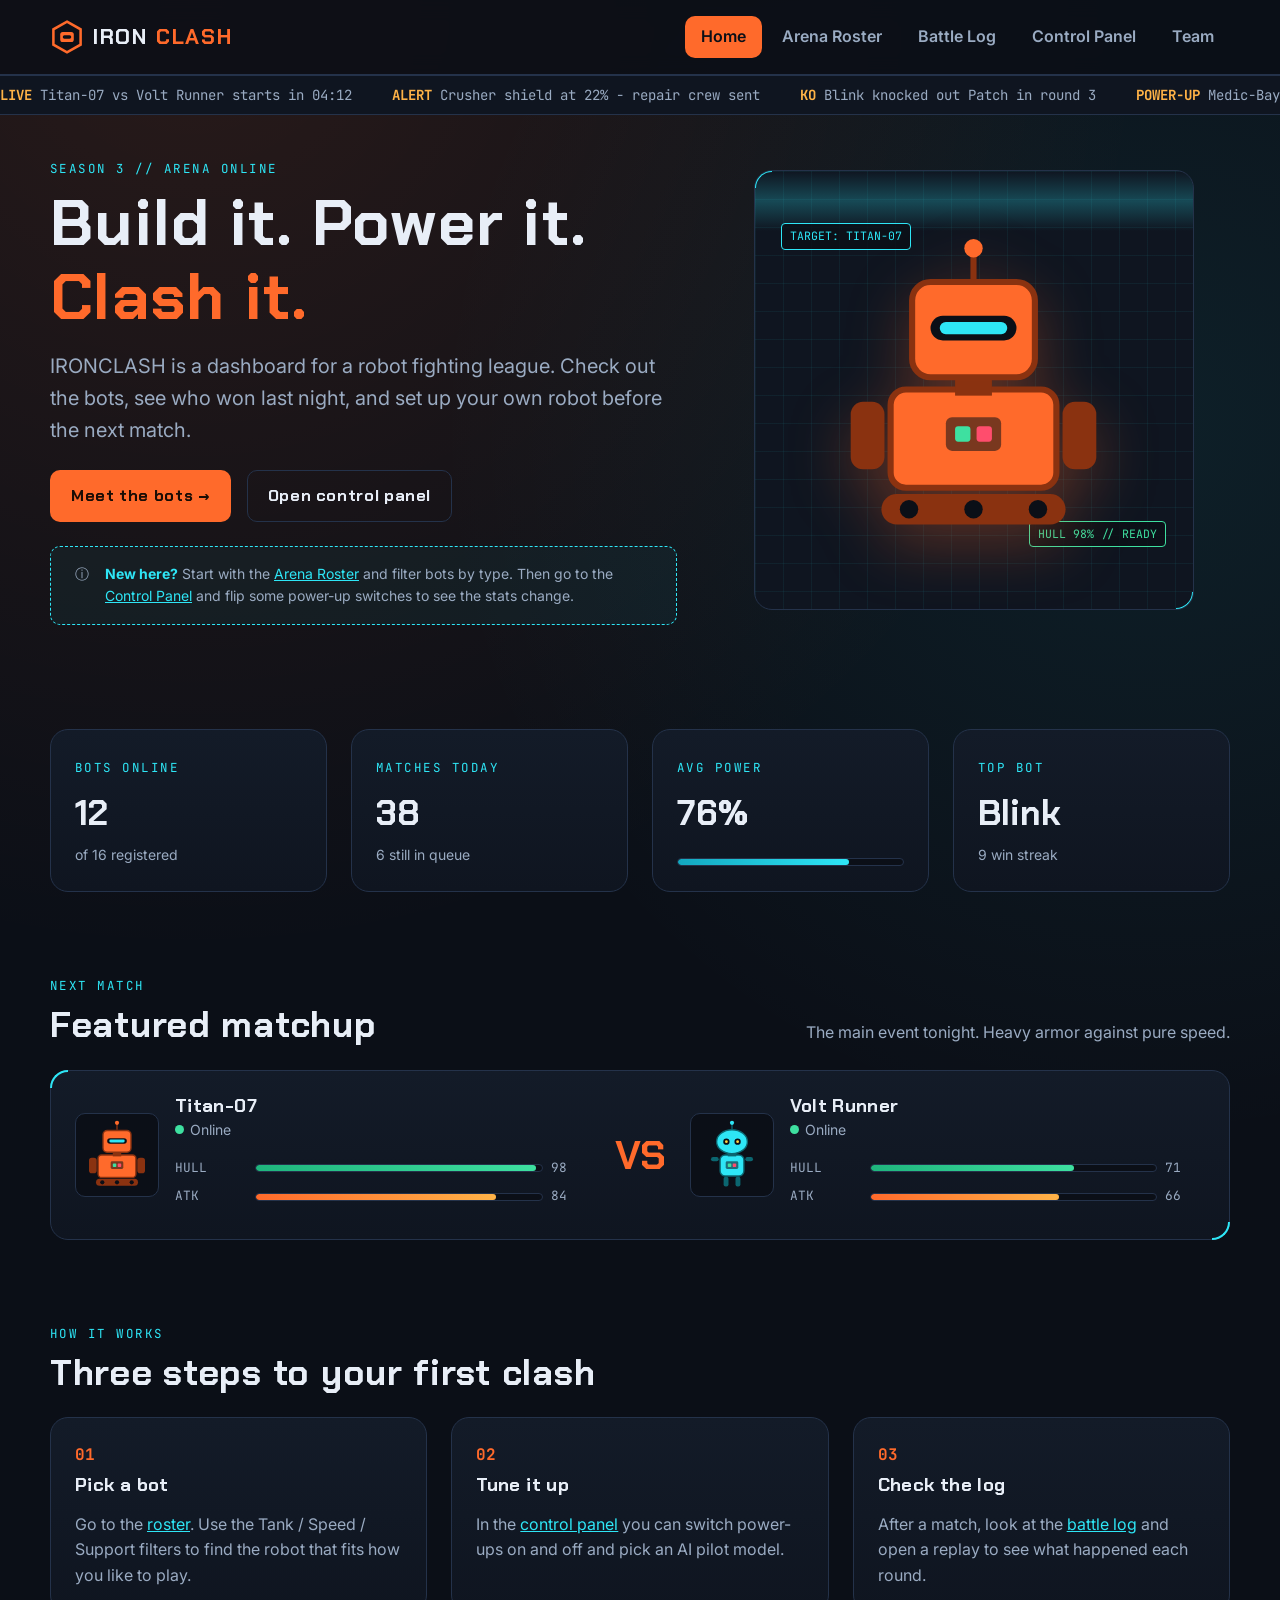
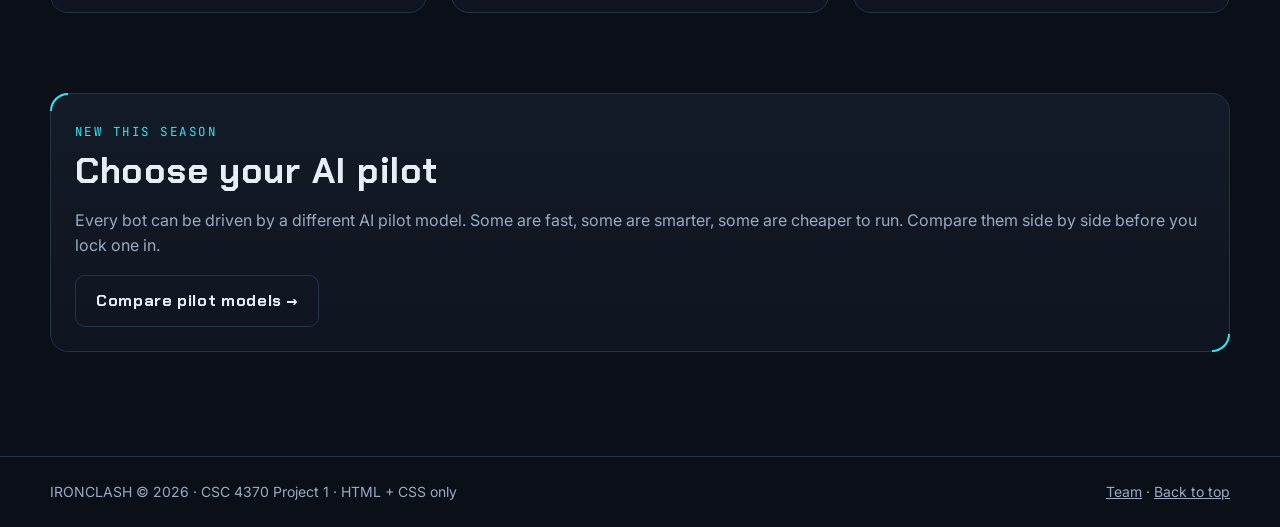
==== index.html @ a10f1f87 "started robot arena site, home page and base styles" ====
<!DOCTYPE html>
<html lang="en">
<head>
  <meta charset="UTF-8">
  <meta name="viewport" content="width=device-width, initial-scale=1.0">
  <meta name="description" content="IRONCLASH - a robot arena dashboard. See the bots, check the battle log and tune your robot in the control panel.">
  <title>IRONCLASH | Robot Arena Dashboard</title>
  <link rel="icon" href="images/logo.svg" type="image/svg+xml">
  <link rel="preconnect" href="https://fonts.googleapis.com">
  <link rel="preconnect" href="https://fonts.gstatic.com" crossorigin>
  <link href="https://fonts.googleapis.com/css2?family=Chakra+Petch:wght@500;700&family=Inter:wght@400;600&family=JetBrains+Mono:wght@400;700&display=swap" rel="stylesheet">
  <link rel="stylesheet" href="css/style.css">
  <link rel="stylesheet" href="css/animations.css">
</head>
<body>
  <a class="skip-link" href="#main">Skip to content</a>

  <header class="site-header">
    <div class="container header-inner">
      <a class="brand" href="index.html" aria-label="IRONCLASH home">
        <img class="brand-mark" src="images/logo.svg" alt="">
        IRON<span>CLASH</span>
      </a>
      <input type="checkbox" id="nav-toggle" class="nav-toggle">
      <label for="nav-toggle" class="nav-toggle-label"><span class="burger"></span> Menu</label>
      <nav class="main-nav" aria-label="Main">
        <ul>
          <li><a href="index.html" aria-current="page">Home</a></li>
          <li><a href="roster.html">Arena Roster</a></li>
          <li><a href="battle-log.html">Battle Log</a></li>
          <li><a href="control-panel.html">Control Panel</a></li>
          <li><a href="team.html">Team</a></li>
        </ul>
      </nav>
    </div>
  </header>

  <!-- live alerts ticker (content is doubled so the loop has no gap) -->
  <div class="ticker" aria-label="Live arena alerts">
    <div class="ticker-track">
      <span><strong>LIVE</strong> Titan-07 vs Volt Runner starts in 04:12</span>
      <span><strong>ALERT</strong> Crusher shield at 22% - repair crew sent</span>
      <span><strong>KO</strong> Blink knocked out Patch in round 3</span>
      <span><strong>POWER-UP</strong> Medic-Bay picked up a repair drone</span>
      <span><strong>ARENA</strong> Floor temp 41&deg;C - lava vents active</span>
      <span aria-hidden="true"><strong>LIVE</strong> Titan-07 vs Volt Runner starts in 04:12</span>
      <span aria-hidden="true"><strong>ALERT</strong> Crusher shield at 22% - repair crew sent</span>
      <span aria-hidden="true"><strong>KO</strong> Blink knocked out Patch in round 3</span>
      <span aria-hidden="true"><strong>POWER-UP</strong> Medic-Bay picked up a repair drone</span>
      <span aria-hidden="true"><strong>ARENA</strong> Floor temp 41&deg;C - lava vents active</span>
    </div>
  </div>

  <main id="main">
    <section class="container hero" aria-labelledby="hero-title">
      <div>
        <span class="eyebrow">Season 3 // Arena Online</span>
        <h1 id="hero-title">Build it. Power it. <span class="glitch">Clash it.</span></h1>
        <p class="hero-lead">IRONCLASH is a dashboard for a robot fighting league. Check out the bots, see who won last night, and set up your own robot before the next match.</p>
        <div class="hero-actions">
          <a class="btn btn-primary" href="roster.html">Meet the bots &rarr;</a>
          <a class="btn btn-ghost" href="control-panel.html">Open control panel</a>
        </div>
        <div class="hint">
          <span aria-hidden="true">&#9432;</span>
          <p><strong>New here?</strong> Start with the <a href="roster.html">Arena Roster</a> and filter bots by type. Then go to the <a href="control-panel.html">Control Panel</a> and flip some power-up switches to see the stats change.</p>
        </div>
      </div>

      <div class="hero-visual hud-corners" aria-hidden="true">
        <span class="scanline"></span>
        <span class="hud-tag t1">TARGET: TITAN-07</span>
        <span class="hud-tag t2">HULL 98% // READY</span>
        <img src="images/titan.svg" alt="">
      </div>
    </section>

    <section class="container section" aria-labelledby="stats-title">
      <h2 id="stats-title" class="sr-only">Arena stats today</h2>
      <div class="grid grid-4">
        <article class="card stat-card">
          <span class="eyebrow">Bots online</span>
          <span class="big">12</span>
          <span class="label">of 16 registered</span>
        </article>
        <article class="card stat-card">
          <span class="eyebrow">Matches today</span>
          <span class="big">38</span>
          <span class="label">6 still in queue</span>
        </article>
        <article class="card stat-card">
          <span class="eyebrow">Avg power</span>
          <span class="big">76%</span>
          <div class="bar mt-3"><span class="fill fill-cyan" style="--val:76%"></span></div>
        </article>
        <article class="card stat-card">
          <span class="eyebrow">Top bot</span>
          <span class="big">Blink</span>
          <span class="label">9 win streak</span>
        </article>
      </div>
    </section>

    <section class="container section" aria-labelledby="match-title">
      <div class="section-head">
        <div>
          <span class="eyebrow">Next match</span>
          <h2 id="match-title" class="mb-0">Featured matchup</h2>
        </div>
        <p>The main event tonight. Heavy armor against pure speed.</p>
      </div>

      <div class="panel hud-corners matchup">
        <div class="fighter">
          <img src="images/titan.svg" alt="Titan-07, an orange tank robot">
          <div class="fighter-info">
            <h3 class="mb-0">Titan-07</h3>
            <span class="status status-online">Online</span>
            <div class="stat mt-3"><span>HULL</span><span class="bar"><span class="fill fill-green" style="--val:98%"></span></span><span>98</span></div>
            <div class="stat"><span>ATK</span><span class="bar"><span class="fill" style="--val:84%"></span></span><span>84</span></div>
          </div>
        </div>

        <span class="versus" aria-hidden="true">VS</span>

        <div class="fighter">
          <img src="images/volt.svg" alt="Volt Runner, a cyan speed robot">
          <div class="fighter-info">
            <h3 class="mb-0">Volt Runner</h3>
            <span class="status status-online">Online</span>
            <div class="stat mt-3"><span>HULL</span><span class="bar"><span class="fill fill-green" style="--val:71%"></span></span><span>71</span></div>
            <div class="stat"><span>ATK</span><span class="bar"><span class="fill" style="--val:66%"></span></span><span>66</span></div>
          </div>
        </div>
      </div>
    </section>

    <section class="container section" aria-labelledby="how-title">
      <div class="section-head">
        <div>
          <span class="eyebrow">How it works</span>
          <h2 id="how-title" class="mb-0">Three steps to your first clash</h2>
        </div>
      </div>
      <ol class="steps grid grid-3">
        <li class="card">
          <h3>Pick a bot</h3>
          <p>Go to the <a href="roster.html">roster</a>. Use the Tank / Speed / Support filters to find the robot that fits how you like to play.</p>
        </li>
        <li class="card">
          <h3>Tune it up</h3>
          <p>In the <a href="control-panel.html">control panel</a> you can switch power-ups on and off and pick an AI pilot model.</p>
        </li>
        <li class="card">
          <h3>Check the log</h3>
          <p>After a match, look at the <a href="battle-log.html">battle log</a> and open a replay to see what happened each round.</p>
        </li>
      </ol>
    </section>

    <section class="container section" aria-labelledby="ai-title">
      <div class="panel hud-corners">
        <span class="eyebrow">New this season</span>
        <h2 id="ai-title">Choose your AI pilot</h2>
        <p class="text-muted">Every bot can be driven by a different AI pilot model. Some are fast, some are smarter, some are cheaper to run. Compare them side by side before you lock one in.</p>
        <a class="btn btn-ghost" href="control-panel.html#ai-pilot">Compare pilot models &rarr;</a>
      </div>
    </section>
  </main>

  <footer class="site-footer">
    <div class="container footer-inner">
      <p class="mb-0">IRONCLASH &copy; 2026 &middot; CSC 4370 Project 1 &middot; HTML + CSS only</p>
      <p class="mb-0"><a href="team.html">Team</a> &middot; <a href="#main">Back to top</a></p>
    </div>
  </footer>
</body>
</html>
---- css/style.css ----
/* =========================================
   IRONCLASH - robot arena dashboard
   main stylesheet
   order: variables > reset/base > layout > components > pages > utilities > media queries
   ========================================= */

/* ---------- 1. variables (design system) ---------- */
:root {
  /* colors */
  --bg: #0b0f17;
  --bg-2: #0f1520;
  --panel: #131b28;
  --panel-2: #182233;
  --line: #24324a;
  --text: #e8eef7;
  --muted: #9aabc2;
  --accent: #ff6a2b;     /* arena orange */
  --accent-2: #ffb347;
  --cyan: #2ee6f6;       /* hud lines */
  --green: #3ee0a0;
  --yellow: #ffd23f;
  --red: #ff4d6d;

  /* type */
  --font-head: "Chakra Petch", "Trebuchet MS", sans-serif;
  --font-body: "Inter", system-ui, -apple-system, "Segoe UI", sans-serif;
  --font-mono: "JetBrains Mono", ui-monospace, Menlo, monospace;
  --fs-sm: 0.875rem;
  --fs-base: 1rem;
  --fs-lg: 1.25rem;
  --fs-xl: clamp(1.6rem, 1.2rem + 1.6vw, 2.25rem);
  --fs-hero: clamp(2.2rem, 1.4rem + 4vw, 4rem);

  /* spacing + shape */
  --space-1: 0.25rem;
  --space-2: 0.5rem;
  --space-3: 1rem;
  --space-4: 1.5rem;
  --space-5: 2.5rem;
  --space-6: 4rem;
  --radius: 10px;
  --radius-lg: 18px;
  --shadow: 0 10px 30px rgba(0, 0, 0, 0.35);
  --glow: 0 0 0 1px rgba(46, 230, 246, 0.25), 0 0 24px rgba(46, 230, 246, 0.12);

  --max-w: 1180px;
  --speed: 0.25s;
}

/* ---------- 2. reset + base ---------- */
*,
*::before,
*::after {
  box-sizing: border-box;
}

html {
  scroll-behavior: smooth;
}

body {
  margin: 0;
  font-family: var(--font-body);
  font-size: var(--fs-base);
  line-height: 1.6;
  color: var(--text);
  background:
    radial-gradient(circle at 15% 0%, rgba(255, 106, 43, 0.12), transparent 40%),
    radial-gradient(circle at 90% 20%, rgba(46, 230, 246, 0.08), transparent 35%),
    var(--bg);
  min-height: 100vh;
}

img,
svg {
  max-width: 100%;
  display: block;
}

h1,
h2,
h3,
h4 {
  font-family: var(--font-head);
  line-height: 1.15;
  margin: 0 0 var(--space-3);
  letter-spacing: 0.02em;
}

h2 {
  font-size: var(--fs-xl);
}

p {
  margin: 0 0 var(--space-3);
}

a {
  color: var(--cyan);
}

a:hover {
  color: var(--accent-2);
}

/* one focus style for everything you can tab to */
:focus-visible {
  outline: 3px solid var(--yellow);
  outline-offset: 3px;
  border-radius: 4px;
}

table {
  border-collapse: collapse;
  width: 100%;
}

/* ---------- 3. layout ---------- */
.container {
  width: min(100% - 2rem, var(--max-w));
  margin-inline: auto;
}

.section {
  padding-block: var(--space-5);
}

.section-head {
  display: flex;
  flex-wrap: wrap;
  align-items: end;
  justify-content: space-between;
  gap: var(--space-3);
  margin-bottom: var(--space-4);
}

.section-head p {
  color: var(--muted);
  max-width: 55ch;
  margin: 0;
}

.grid {
  display: grid;
  gap: var(--space-4);
}

/* mobile first: everything stacks, columns get added in media queries */
.grid-2,
.grid-3,
.grid-4 {
  grid-template-columns: 1fr;
}

/* ---------- 4. header + nav ---------- */
.skip-link {
  position: absolute;
  left: 1rem;
  top: -100px;
  background: var(--yellow);
  color: #111;
  padding: var(--space-2) var(--space-3);
  border-radius: var(--radius);
  font-weight: 700;
  z-index: 100;
}

.skip-link:focus {
  top: 1rem;
}

.site-header {
  position: sticky;
  top: 0;
  z-index: 50;
  background: rgba(11, 15, 23, 0.85);
  backdrop-filter: blur(10px);
  border-bottom: 1px solid var(--line);
}

.header-inner {
  display: flex;
  flex-wrap: wrap;
  align-items: center;
  justify-content: space-between;
  gap: var(--space-2);
  padding-block: var(--space-3);
}

.brand {
  display: flex;
  align-items: center;
  gap: var(--space-2);
  font-family: var(--font-head);
  font-weight: 700;
  font-size: 1.35rem;
  color: var(--text);
  text-decoration: none;
  letter-spacing: 0.08em;
}

.brand-mark {
  width: 34px;
  height: 34px;
}

.brand span {
  color: var(--accent);
}

/* css-only mobile menu using a hidden checkbox */
.nav-toggle {
  position: absolute;
  opacity: 0;
  pointer-events: none;
}

.nav-toggle-label {
  display: inline-flex;
  align-items: center;
  gap: var(--space-2);
  padding: var(--space-2) var(--space-3);
  border: 1px solid var(--line);
  border-radius: var(--radius);
  font-family: var(--font-mono);
  font-size: var(--fs-sm);
  cursor: pointer;
}

.nav-toggle:focus-visible + .nav-toggle-label {
  outline: 3px solid var(--yellow);
  outline-offset: 3px;
}

.burger,
.burger::before,
.burger::after {
  display: block;
  width: 18px;
  height: 2px;
  background: var(--text);
  transition: transform var(--speed);
  content: "";
}

.burger {
  position: relative;
}

.burger::before {
  position: absolute;
  top: -6px;
}

.burger::after {
  position: absolute;
  top: 6px;
}

.nav-toggle:checked + .nav-toggle-label .burger {
  background: transparent;
}

.nav-toggle:checked + .nav-toggle-label .burger::before {
  transform: translateY(6px) rotate(45deg);
}

.nav-toggle:checked + .nav-toggle-label .burger::after {
  transform: translateY(-6px) rotate(-45deg);
}

.main-nav {
  flex-basis: 100%;
  max-height: 0;
  overflow: hidden;
  transition: max-height 0.35s ease;
}

.nav-toggle:checked ~ .main-nav {
  max-height: 400px;
}

.main-nav ul {
  list-style: none;
  margin: 0;
  padding: var(--space-2) 0;
  display: flex;
  flex-direction: column;
  gap: var(--space-1);
}

.main-nav a {
  display: block;
  padding: var(--space-2) var(--space-3);
  border-radius: var(--radius);
  color: var(--muted);
  text-decoration: none;
  font-weight: 600;
  transition: color var(--speed), background var(--speed);
}

.main-nav a:hover {
  color: var(--text);
  background: var(--panel-2);
}

.main-nav a[aria-current="page"] {
  color: var(--bg);
  background: var(--accent);
}

/* ---------- 5. components ---------- */

/* buttons */
.btn {
  display: inline-flex;
  align-items: center;
  gap: var(--space-2);
  padding: 0.75rem 1.25rem;
  border-radius: var(--radius);
  border: 1px solid transparent;
  font-family: var(--font-head);
  font-weight: 700;
  letter-spacing: 0.04em;
  text-decoration: none;
  cursor: pointer;
  transition: transform var(--speed), box-shadow var(--speed), background var(--speed);
}

.btn-primary {
  background: var(--accent);
  color: #1a0d05;
}

.btn-primary:hover {
  color: #1a0d05;
  transform: translateY(-2px);
  box-shadow: 0 8px 20px rgba(255, 106, 43, 0.35);
}

.btn-ghost {
  border-color: var(--line);
  color: var(--text);
}

.btn-ghost:hover {
  color: var(--text);
  border-color: var(--cyan);
  box-shadow: var(--glow);
}

/* panels / cards */
.panel {
  position: relative;
  background: linear-gradient(180deg, var(--panel), var(--bg-2));
  border: 1px solid var(--line);
  border-radius: var(--radius-lg);
  padding: var(--space-4);
}

.card {
  position: relative;
  background: linear-gradient(180deg, var(--panel), var(--bg-2));
  border: 1px solid var(--line);
  border-radius: var(--radius-lg);
  padding: var(--space-4);
  transition: transform var(--speed), border-color var(--speed), box-shadow var(--speed);
}

.card:hover {
  transform: translateY(-4px);
  border-color: var(--cyan);
  box-shadow: var(--glow);
}

/* hud corner brackets - just borders on pseudo elements */
.hud-corners::before,
.hud-corners::after {
  content: "";
  position: absolute;
  width: 18px;
  height: 18px;
  border: 2px solid var(--cyan);
  pointer-events: none;
}

.hud-corners::before {
  top: -1px;
  left: -1px;
  border-right: 0;
  border-bottom: 0;
  border-top-left-radius: var(--radius-lg);
}

.hud-corners::after {
  bottom: -1px;
  right: -1px;
  border-left: 0;
  border-top: 0;
  border-bottom-right-radius: var(--radius-lg);
}

/* small label above headings */
.eyebrow {
  display: inline-block;
  font-family: var(--font-mono);
  font-size: 0.78rem;
  letter-spacing: 0.2em;
  text-transform: uppercase;
  color: var(--cyan);
  margin-bottom: var(--space-2);
}

/* chips / badges */
.chip {
  display: inline-flex;
  align-items: center;
  gap: 0.4em;
  padding: 0.2rem 0.65rem;
  border-radius: 999px;
  font-family: var(--font-mono);
  font-size: 0.75rem;
  font-weight: 700;
  letter-spacing: 0.06em;
  text-transform: uppercase;
  border: 1px solid currentColor;
  background: rgba(255, 255, 255, 0.03);
}

.chip-green { color: var(--green); }
.chip-yellow { color: var(--yellow); }
.chip-red { color: var(--red); }
.chip-cyan { color: var(--cyan); }
.chip-orange { color: var(--accent); }

/* status dot (pulses when online) */
.status {
  display: inline-flex;
  align-items: center;
  gap: 0.45em;
  font-size: var(--fs-sm);
  color: var(--muted);
}

.status::before {
  content: "";
  width: 9px;
  height: 9px;
  border-radius: 50%;
  background: var(--muted);
}

.status-online::before {
  background: var(--green);
  animation: pulse 1.8s ease-out infinite;
}

.status-repair::before {
  background: var(--yellow);
  animation: blink 1.2s steps(2) infinite;
}

.status-offline::before {
  background: var(--red);
}

/* stat bars - width comes from --val set inline in the html */
.stat {
  display: grid;
  grid-template-columns: 4.5rem 1fr 2.5rem;
  align-items: center;
  gap: var(--space-2);
  font-family: var(--font-mono);
  font-size: 0.8rem;
  color: var(--muted);
  margin-bottom: var(--space-2);
}

.bar {
  height: 8px;
  border-radius: 999px;
  background: var(--bg);
  border: 1px solid var(--line);
  overflow: hidden;
}

.bar .fill {
  display: block;
  height: 100%;
  width: var(--val, 50%);
  border-radius: inherit;
  background: linear-gradient(90deg, var(--accent), var(--accent-2));
  transform-origin: left;
  animation: bar-grow 1.1s cubic-bezier(0.2, 0.8, 0.2, 1) both;
  transition: width 0.5s ease;
}

.fill-green { background: linear-gradient(90deg, #1fb57d, var(--green)) !important; }
.fill-cyan { background: linear-gradient(90deg, #13a8c0, var(--cyan)) !important; }
.fill-red { background: linear-gradient(90deg, #c22a48, var(--red)) !important; }

/* alert ticker */
.ticker {
  overflow: hidden;
  border-block: 1px solid var(--line);
  background: var(--bg-2);
  font-family: var(--font-mono);
  font-size: var(--fs-sm);
}

.ticker-track {
  display: flex;
  gap: var(--space-5);
  width: max-content;
  padding-block: var(--space-2);
  animation: ticker 28s linear infinite;
}

.ticker:hover .ticker-track {
  animation-play-state: paused;
}

.ticker-track span {
  white-space: nowrap;
  color: var(--muted);
}

.ticker-track strong {
  color: var(--accent-2);
}

/* hint box for first time visitors */
.hint {
  display: flex;
  gap: var(--space-3);
  align-items: flex-start;
  padding: var(--space-3) var(--space-4);
  border: 1px dashed var(--cyan);
  border-radius: var(--radius);
  background: rgba(46, 230, 246, 0.05);
  color: var(--muted);
  font-size: var(--fs-sm);
}

.hint strong {
  color: var(--cyan);
}

.hint p {
  margin: 0;
}

/* ---------- 6. footer ---------- */
.site-footer {
  margin-top: var(--space-6);
  border-top: 1px solid var(--line);
  padding-block: var(--space-4);
  color: var(--muted);
  font-size: var(--fs-sm);
}

.footer-inner {
  display: flex;
  flex-wrap: wrap;
  gap: var(--space-3);
  justify-content: space-between;
}

.site-footer a {
  color: var(--muted);
}

/* ---------- 7. page: home ---------- */
.hero {
  display: grid;
  gap: var(--space-5);
  align-items: center;
  padding-block: var(--space-5) var(--space-6);
}

.hero h1 {
  font-size: var(--fs-hero);
  margin-bottom: var(--space-3);
}

.hero h1 .glitch {
  color: var(--accent);
  display: inline-block;
  animation: glitch 4s steps(1) infinite;
}

.hero-lead {
  font-size: var(--fs-lg);
  color: var(--muted);
  max-width: 48ch;
}

.hero-actions {
  display: flex;
  flex-wrap: wrap;
  gap: var(--space-3);
  margin-block: var(--space-4);
}

.hero-visual {
  position: relative;
  aspect-ratio: 1 / 1;
  max-width: 440px;
  width: 100%;
  margin-inline: auto;
  border-radius: var(--radius-lg);
  border: 1px solid var(--line);
  background:
    linear-gradient(rgba(46, 230, 246, 0.06) 1px, transparent 1px) 0 0 / 28px 28px,
    linear-gradient(90deg, rgba(46, 230, 246, 0.06) 1px, transparent 1px) 0 0 / 28px 28px,
    var(--bg-2);
  overflow: hidden;
  display: grid;
  place-items: center;
}

.hero-visual img {
  width: 70%;
  animation: float 4s ease-in-out infinite;
  filter: drop-shadow(0 20px 30px rgba(255, 106, 43, 0.3));
}

/* scan line that sweeps over the robot */
.scanline {
  position: absolute;
  inset-inline: 0;
  top: 0;
  height: 60px;
  background: linear-gradient(180deg, transparent, rgba(46, 230, 246, 0.25), transparent);
  animation: scan 3.2s linear infinite;
  pointer-events: none;
}

.hud-tag {
  position: absolute;
  font-family: var(--font-mono);
  font-size: 0.72rem;
  padding: 0.2rem 0.5rem;
  border: 1px solid var(--cyan);
  color: var(--cyan);
  background: rgba(11, 15, 23, 0.8);
  border-radius: 4px;
}

.hud-tag.t1 { top: 12%; left: 6%; }
.hud-tag.t2 { bottom: 14%; right: 6%; color: var(--green); border-color: var(--green); }

.stat-card {
  text-align: left;
}

.stat-card .big {
  display: block;
  font-family: var(--font-head);
  font-size: 2.2rem;
  font-weight: 700;
  color: var(--text);
}

.stat-card .label {
  color: var(--muted);
  font-size: var(--fs-sm);
}

/* vs matchup */
.matchup {
  display: grid;
  gap: var(--space-4);
  align-items: center;
}

.versus {
  justify-self: center;
  font-family: var(--font-head);
  font-size: 2.5rem;
  font-weight: 700;
  color: var(--accent);
  animation: pulse-text 1.6s ease-in-out infinite;
}

.fighter {
  display: flex;
  gap: var(--space-3);
  align-items: center;
}

.fighter img {
  width: 84px;
  height: 84px;
  border-radius: var(--radius);
  background: var(--bg);
  border: 1px solid var(--line);
  padding: 6px;
}

.fighter-info {
  flex: 1;
}

.steps {
  counter-reset: step;
  list-style: none;
  padding: 0;
  margin: 0;
}

.steps li {
  counter-increment: step;
  position: relative;
  padding-top: var(--space-5);
}

.steps li::before {
  content: "0" counter(step);
  position: absolute;
  top: var(--space-4);
  left: var(--space-4);
  font-family: var(--font-mono);
  color: var(--accent);
  font-weight: 700;
}

.steps h3 {
  margin-top: var(--space-3);
}

.steps p {
  color: var(--muted);
  margin: 0;
}

/* ---------- 8. page: roster ---------- */

/* css-only filters: radio inputs are siblings of the grid */
.filter-bar {
  display: flex;
  flex-wrap: wrap;
  gap: var(--space-2);
  margin-bottom: var(--space-4);
}

.filter-bar label {
  padding: 0.45rem 1rem;
  border-radius: 999px;
  border: 1px solid var(--line);
  color: var(--muted);
  font-weight: 600;
  font-size: var(--fs-sm);
  cursor: pointer;
  transition: all var(--speed);
}

.filter-bar label:hover {
  color: var(--text);
  border-color: var(--cyan);
}

.filter-input {
  position: absolute;
  opacity: 0;
  pointer-events: none;
}

#f-all:checked ~ .filter-bar label[for="f-all"],
#f-tank:checked ~ .filter-bar label[for="f-tank"],
#f-speed:checked ~ .filter-bar label[for="f-speed"],
#f-support:checked ~ .filter-bar label[for="f-support"] {
  background: var(--accent);
  border-color: var(--accent);
  color: #1a0d05;
}

#f-all:focus-visible ~ .filter-bar label[for="f-all"],
#f-tank:focus-visible ~ .filter-bar label[for="f-tank"],
#f-speed:focus-visible ~ .filter-bar label[for="f-speed"],
#f-support:focus-visible ~ .filter-bar label[for="f-support"] {
  outline: 3px solid var(--yellow);
  outline-offset: 3px;
}

#f-tank:checked ~ .roster-grid .bot:not(.is-tank),
#f-speed:checked ~ .roster-grid .bot:not(.is-speed),
#f-support:checked ~ .roster-grid .bot:not(.is-support) {
  display: none;
}

.roster-grid {
  display: grid;
  gap: var(--space-4);
  grid-template-columns: repeat(auto-fill, minmax(260px, 1fr));
}

.bot {
  display: flex;
  flex-direction: column;
  gap: var(--space-3);
  animation: fade-up 0.6s ease both;
}

.bot-top {
  display: flex;
  justify-content: space-between;
  align-items: center;
}

.bot-img {
  background:
    radial-gradient(circle at 50% 60%, rgba(255, 106, 43, 0.18), transparent 60%),
    var(--bg);
  border: 1px solid var(--line);
  border-radius: var(--radius);
  padding: var(--space-3);
  aspect-ratio: 4 / 3;
  display: grid;
  place-items: center;
}

.bot-img img {
  height: 100%;
  transition: transform 0.4s ease;
}

.bot:hover .bot-img img {
  transform: scale(1.08) rotate(-3deg);
}

.bot h3 {
  margin: 0;
}

.bot .role {
  color: var(--muted);
  font-size: var(--fs-sm);
  margin: 0;
}

/* ---------- 9. page: battle log ---------- */
.summary {
  display: flex;
  flex-wrap: wrap;
  gap: var(--space-3);
  margin-bottom: var(--space-4);
}

.timeline {
  list-style: none;
  margin: 0;
  padding: 0 0 0 var(--space-4);
  border-left: 2px solid var(--line);
}

.timeline li {
  position: relative;
  margin-bottom: var(--space-4);
}

.timeline li::before {
  content: "";
  position: absolute;
  left: calc(-1 * var(--space-4) - 7px);
  top: var(--space-4);
  width: 12px;
  height: 12px;
  border-radius: 50%;
  background: var(--accent);
  box-shadow: 0 0 0 4px var(--bg);
}

.log-entry header {
  display: flex;
  flex-wrap: wrap;
  justify-content: space-between;
  gap: var(--space-2);
  align-items: center;
  margin-bottom: var(--space-2);
}

.log-entry time {
  font-family: var(--font-mono);
  font-size: var(--fs-sm);
  color: var(--muted);
}

.log-entry .chips {
  display: flex;
  flex-wrap: wrap;
  gap: var(--space-2);
  margin-bottom: var(--space-3);
}

.results-table {
  font-size: var(--fs-sm);
}

.table-wrap {
  overflow-x: auto;
}

.results-table th,
.results-table td {
  text-align: left;
  padding: 0.75rem;
  border-bottom: 1px solid var(--line);
  white-space: nowrap;
}

.results-table th {
  font-family: var(--font-mono);
  font-weight: 600;
  color: var(--cyan);
  text-transform: uppercase;
  font-size: 0.75rem;
  letter-spacing: 0.1em;
}

.results-table tbody tr {
  transition: background var(--speed);
}

.results-table tbody tr:hover {
  background: var(--panel-2);
}

/* replay overlay - opens with :target */
.overlay {
  position: fixed;
  inset: 0;
  z-index: 200;
  display: grid;
  place-items: center;
  padding: var(--space-3);
  background: rgba(5, 8, 12, 0.85);
  opacity: 0;
  visibility: hidden;
  transition: opacity 0.3s, visibility 0.3s;
}

.overlay:target {
  opacity: 1;
  visibility: visible;
}

.overlay-box {
  width: min(100%, 620px);
  max-height: 90vh;
  overflow-y: auto;
  transform: scale(0.92);
  transition: transform 0.3s ease;
}

.overlay:target .overlay-box {
  transform: scale(1);
}

.overlay-close {
  float: right;
  font-family: var(--font-mono);
  text-decoration: none;
  border: 1px solid var(--line);
  padding: 0.2rem 0.6rem;
  border-radius: var(--radius);
  color: var(--muted);
}

.overlay-close:hover {
  color: var(--red);
  border-color: var(--red);
}

.round {
  border-top: 1px solid var(--line);
  padding-top: var(--space-3);
  margin-top: var(--space-3);
}

.round h4 {
  font-size: var(--fs-sm);
  color: var(--cyan);
  font-family: var(--font-mono);
  text-transform: uppercase;
  letter-spacing: 0.12em;
}

/* ---------- 10. page: control panel ---------- */
.hud {
  display: grid;
  gap: var(--space-4);
}

.hud-title {
  display: flex;
  justify-content: space-between;
  align-items: center;
  gap: var(--space-2);
  flex-wrap: wrap;
  margin-bottom: var(--space-3);
}

.hud-title h2,
.hud-title h3 {
  margin: 0;
  font-size: var(--fs-lg);
}

.pilot {
  display: flex;
  gap: var(--space-3);
  align-items: center;
  margin-bottom: var(--space-3);
}

.pilot img {
  width: 96px;
  height: 96px;
  border-radius: var(--radius);
  background: var(--bg);
  border: 1px solid var(--line);
  padding: 6px;
}

/* power-up switches: checkboxes come before .toggle-list and .readout */
.pu-input {
  position: absolute;
  opacity: 0;
  pointer-events: none;
}

.toggle-list {
  display: grid;
  gap: var(--space-3);
}

.toggle {
  display: flex;
  align-items: center;
  justify-content: space-between;
  gap: var(--space-3);
  padding: var(--space-3);
  border: 1px solid var(--line);
  border-radius: var(--radius);
  background: var(--bg-2);
  cursor: pointer;
  transition: border-color var(--speed), background var(--speed);
}

.toggle:hover {
  border-color: var(--cyan);
}

.toggle strong {
  display: block;
  font-family: var(--font-head);
}

.toggle small {
  color: var(--muted);
}

.switch {
  flex-shrink: 0;
  position: relative;
  width: 52px;
  height: 28px;
  border-radius: 999px;
  background: var(--line);
  transition: background var(--speed);
}

.switch::after {
  content: "";
  position: absolute;
  top: 4px;
  left: 4px;
  width: 20px;
  height: 20px;
  border-radius: 50%;
  background: var(--text);
  transition: transform var(--speed);
}

#pu-overdrive:checked ~ .toggle-list label[for="pu-overdrive"],
#pu-shield:checked ~ .toggle-list label[for="pu-shield"],
#pu-repair:checked ~ .toggle-list label[for="pu-repair"] {
  border-color: var(--accent);
  background: rgba(255, 106, 43, 0.08);
}

#pu-overdrive:checked ~ .toggle-list label[for="pu-overdrive"] .switch,
#pu-shield:checked ~ .toggle-list label[for="pu-shield"] .switch,
#pu-repair:checked ~ .toggle-list label[for="pu-repair"] .switch {
  background: var(--accent);
}

#pu-overdrive:checked ~ .toggle-list label[for="pu-overdrive"] .switch::after,
#pu-shield:checked ~ .toggle-list label[for="pu-shield"] .switch::after,
#pu-repair:checked ~ .toggle-list label[for="pu-repair"] .switch::after {
  transform: translateX(24px);
}

#pu-overdrive:focus-visible ~ .toggle-list label[for="pu-overdrive"],
#pu-shield:focus-visible ~ .toggle-list label[for="pu-shield"],
#pu-repair:focus-visible ~ .toggle-list label[for="pu-repair"] {
  outline: 3px solid var(--yellow);
  outline-offset: 3px;
}

/* readout reacts to the switches */
.readout {
  margin-top: var(--space-4);
}

.alerts {
  display: flex;
  flex-wrap: wrap;
  gap: var(--space-2);
  min-height: 1.8rem;
  margin-top: var(--space-3);
}

.alerts .chip {
  display: none;
  animation: pop-in 0.35s ease both;
}

.alerts .chip.idle {
  display: inline-flex;
}

#pu-overdrive:checked ~ .readout .alert-overdrive,
#pu-shield:checked ~ .readout .alert-shield,
#pu-repair:checked ~ .readout .alert-repair {
  display: inline-flex;
}

#pu-overdrive:checked ~ .readout .idle,
#pu-shield:checked ~ .readout .idle,
#pu-repair:checked ~ .readout .idle {
  display: none;
}

#pu-overdrive:checked ~ .readout .bar-energy .fill { width: 100%; }
#pu-overdrive:checked ~ .readout .bar-heat .fill { width: 92%; animation: heat 0.6s ease-in-out infinite alternate; }
#pu-shield:checked ~ .readout .bar-shield .fill { width: 100%; }
#pu-repair:checked ~ .readout .bar-hull .fill { width: 96%; }

.radar {
  position: relative;
  aspect-ratio: 1;
  max-width: 260px;
  margin: var(--space-3) auto 0;
  border-radius: 50%;
  border: 1px solid rgba(46, 230, 246, 0.4);
  background:
    radial-gradient(circle, transparent 32%, rgba(46, 230, 246, 0.2) 33%, transparent 34%),
    radial-gradient(circle, transparent 65%, rgba(46, 230, 246, 0.2) 66%, transparent 67%),
    var(--bg);
  overflow: hidden;
}

.radar::before {
  content: "";
  position: absolute;
  inset: 0;
  background: conic-gradient(from 0deg, rgba(46, 230, 246, 0.45), transparent 25%);
  animation: spin 3s linear infinite;
}

.radar .blip {
  position: absolute;
  width: 10px;
  height: 10px;
  border-radius: 50%;
  background: var(--red);
  animation: blink 1.4s ease-in-out infinite;
}

.radar .b1 { top: 30%; left: 62%; }
.radar .b2 { top: 66%; left: 28%; animation-delay: 0.6s; }

/* ---------- 11. bonus: ai pilot model comparison (flip cards) ---------- */
.model-grid {
  display: grid;
  gap: var(--space-4);
  grid-template-columns: 1fr;
}

.model-card {
  perspective: 1000px;
  min-height: 330px;
  outline-offset: 6px;
}

.model-inner {
  position: relative;
  height: 100%;
  min-height: 330px;
  transform-style: preserve-3d;
  transition: transform 0.7s cubic-bezier(0.3, 0.7, 0.2, 1);
}

/* flips on hover and on keyboard focus */
.model-card:hover .model-inner,
.model-card:focus-within .model-inner,
.model-card:focus .model-inner {
  transform: rotateY(180deg);
}

.model-face {
  position: absolute;
  inset: 0;
  backface-visibility: hidden;
  -webkit-backface-visibility: hidden;
  display: flex;
  flex-direction: column;
  gap: var(--space-2);
  padding: var(--space-4);
  border-radius: var(--radius-lg);
  border: 1px solid var(--line);
  background: linear-gradient(180deg, var(--panel), var(--bg-2));
}

.model-front {
  justify-content: space-between;
}

.model-front .model-icon {
  font-family: var(--font-mono);
  font-size: 2.6rem;
  color: var(--cyan);
}

.model-front p {
  color: var(--muted);
}

.model-back {
  transform: rotateY(180deg);
  border-color: var(--cyan);
}

.model-back h3 {
  font-size: var(--fs-lg);
  margin-bottom: var(--space-2);
}

.confidence {
  margin-top: auto;
  font-size: var(--fs-sm);
  color: var(--muted);
  border-top: 1px dashed var(--line);
  padding-top: var(--space-2);
}

.confidence strong {
  color: var(--green);
}

.model-card.recommended .model-front {
  border-color: var(--accent);
}

.flip-hint {
  font-family: var(--font-mono);
  font-size: 0.75rem;
  color: var(--cyan);
}

/* ---------- 12. page: team ---------- */
.leader {
  display: grid;
  gap: var(--space-4);
  align-items: center;
}

.avatar {
  width: 120px;
  height: 120px;
  border-radius: 50%;
  display: grid;
  place-items: center;
  font-family: var(--font-head);
  font-size: 2.6rem;
  font-weight: 700;
  color: #1a0d05;
  background: linear-gradient(135deg, var(--accent), var(--accent-2));
  box-shadow: 0 0 0 6px var(--bg), 0 0 0 8px var(--accent);
}

.duty-list {
  margin: 0;
  padding-left: 1.1rem;
  color: var(--muted);
}

.duty-list li {
  margin-bottom: var(--space-1);
}

.time-table td:last-child,
.time-table th:last-child {
  text-align: right;
}

.time-table tfoot td {
  font-weight: 700;
  color: var(--text);
  border-top: 2px solid var(--accent);
}

/* ---------- 13. utilities ---------- */
.sr-only {
  position: absolute;
  width: 1px;
  height: 1px;
  padding: 0;
  margin: -1px;
  overflow: hidden;
  clip: rect(0, 0, 0, 0);
  white-space: nowrap;
  border: 0;
}

.text-muted { color: var(--muted); }
.text-accent { color: var(--accent); }
.text-center { text-align: center; }
.mono { font-family: var(--font-mono); }
.mt-0 { margin-top: 0; }
.mb-0 { margin-bottom: 0; }
.mt-3 { margin-top: var(--space-3); }
.mt-4 { margin-top: var(--space-4); }
.flex { display: flex; }
.gap-2 { gap: var(--space-2); }
.wrap { flex-wrap: wrap; }

/* page title banner used on inner pages */
.page-head {
  padding-block: var(--space-5) var(--space-3);
}

.page-head h1 {
  font-size: var(--fs-xl);
  margin-bottom: var(--space-2);
}

.page-head p {
  color: var(--muted);
  max-width: 62ch;
}

/* ---------- 14. media queries ---------- */

/* tablet */
@media (min-width: 640px) {
  .grid-2 { grid-template-columns: repeat(2, 1fr); }
  .grid-3 { grid-template-columns: repeat(2, 1fr); }
  .grid-4 { grid-template-columns: repeat(2, 1fr); }
  .model-grid { grid-template-columns: repeat(2, 1fr); }

  .leader {
    grid-template-columns: auto 1fr;
  }
}

/* desktop */
@media (min-width: 960px) {
  .nav-toggle-label {
    display: none;
  }

  .main-nav {
    flex-basis: auto;
    max-height: none;
    overflow: visible;
  }

  .main-nav ul {
    flex-direction: row;
    padding: 0;
  }

  .grid-3 { grid-template-columns: repeat(3, 1fr); }
  .grid-4 { grid-template-columns: repeat(4, 1fr); }
  .model-grid { grid-template-columns: repeat(3, 1fr); }

  .hero {
    grid-template-columns: 1.1fr 0.9fr;
  }

  .matchup {
    grid-template-columns: 1fr auto 1fr;
  }

  .hud {
    grid-template-columns: 1fr 1.3fr;
  }

  .hud .span-2 {
    grid-column: 1 / -1;
  }
}

/* people who turned off motion in their OS settings */
@media (prefers-reduced-motion: reduce) {
  *,
  *::before,
  *::after {
    animation-duration: 0.01ms !important;
    animation-iteration-count: 1 !important;
    transition-duration: 0.01ms !important;
    scroll-behavior: auto !important;
  }
}
---- css/animations.css ----
/* =========================================
   animations.css
   all the @keyframes live here so style.css stays readable
   ========================================= */

/* status dot ring - online bots */
@keyframes pulse {
  0% { box-shadow: 0 0 0 0 rgba(62, 224, 160, 0.7); }
  70% { box-shadow: 0 0 0 8px rgba(62, 224, 160, 0); }
  100% { box-shadow: 0 0 0 0 rgba(62, 224, 160, 0); }
}

/* on/off blink - repair status + radar blips */
@keyframes blink {
  0%, 100% { opacity: 1; }
  50% { opacity: 0.2; }
}

/* stat bars fill in from the left on page load */
@keyframes bar-grow {
  from { transform: scaleX(0); }
  to { transform: scaleX(1); }
}

/* robot floating in the hero */
@keyframes float {
  0%, 100% { transform: translateY(0) rotate(0deg); }
  50% { transform: translateY(-16px) rotate(1.5deg); }
}

/* hud scan line moving top to bottom */
@keyframes scan {
  from { transform: translateY(-60px); }
  to { transform: translateY(480px); }
}

/* alert ticker scroll - track is duplicated so it loops clean */
@keyframes ticker {
  from { transform: translateX(0); }
  to { transform: translateX(-50%); }
}

/* small glitch jump on the hero word */
@keyframes glitch {
  0%, 92%, 100% { transform: none; text-shadow: none; }
  93% { transform: translate(-2px, 1px); text-shadow: 2px 0 var(--cyan), -2px 0 var(--red); }
  95% { transform: translate(2px, -1px); text-shadow: -2px 0 var(--cyan), 2px 0 var(--red); }
  97% { transform: translate(-1px, 0); text-shadow: none; }
}

/* VS text breathing */
@keyframes pulse-text {
  0%, 100% { transform: scale(1); opacity: 1; }
  50% { transform: scale(1.12); opacity: 0.75; }
}

/* cards sliding up when the page loads */
@keyframes fade-up {
  from { opacity: 0; transform: translateY(18px); }
  to { opacity: 1; transform: translateY(0); }
}

/* alert chips popping in when a power-up turns on */
@keyframes pop-in {
  0% { opacity: 0; transform: scale(0.6); }
  70% { transform: scale(1.08); }
  100% { opacity: 1; transform: scale(1); }
}

/* overheating bar flicker when overdrive is on */
@keyframes heat {
  from { filter: brightness(1); }
  to { filter: brightness(1.6) saturate(1.4); }
}

/* radar sweep */
@keyframes spin {
  to { transform: rotate(360deg); }
}

/* stagger the roster cards a bit */
.roster-grid .bot:nth-child(2) { animation-delay: 0.08s; }
.roster-grid .bot:nth-child(3) { animation-delay: 0.16s; }
.roster-grid .bot:nth-child(4) { animation-delay: 0.24s; }
.roster-grid .bot:nth-child(5) { animation-delay: 0.32s; }
.roster-grid .bot:nth-child(6) { animation-delay: 0.4s; }
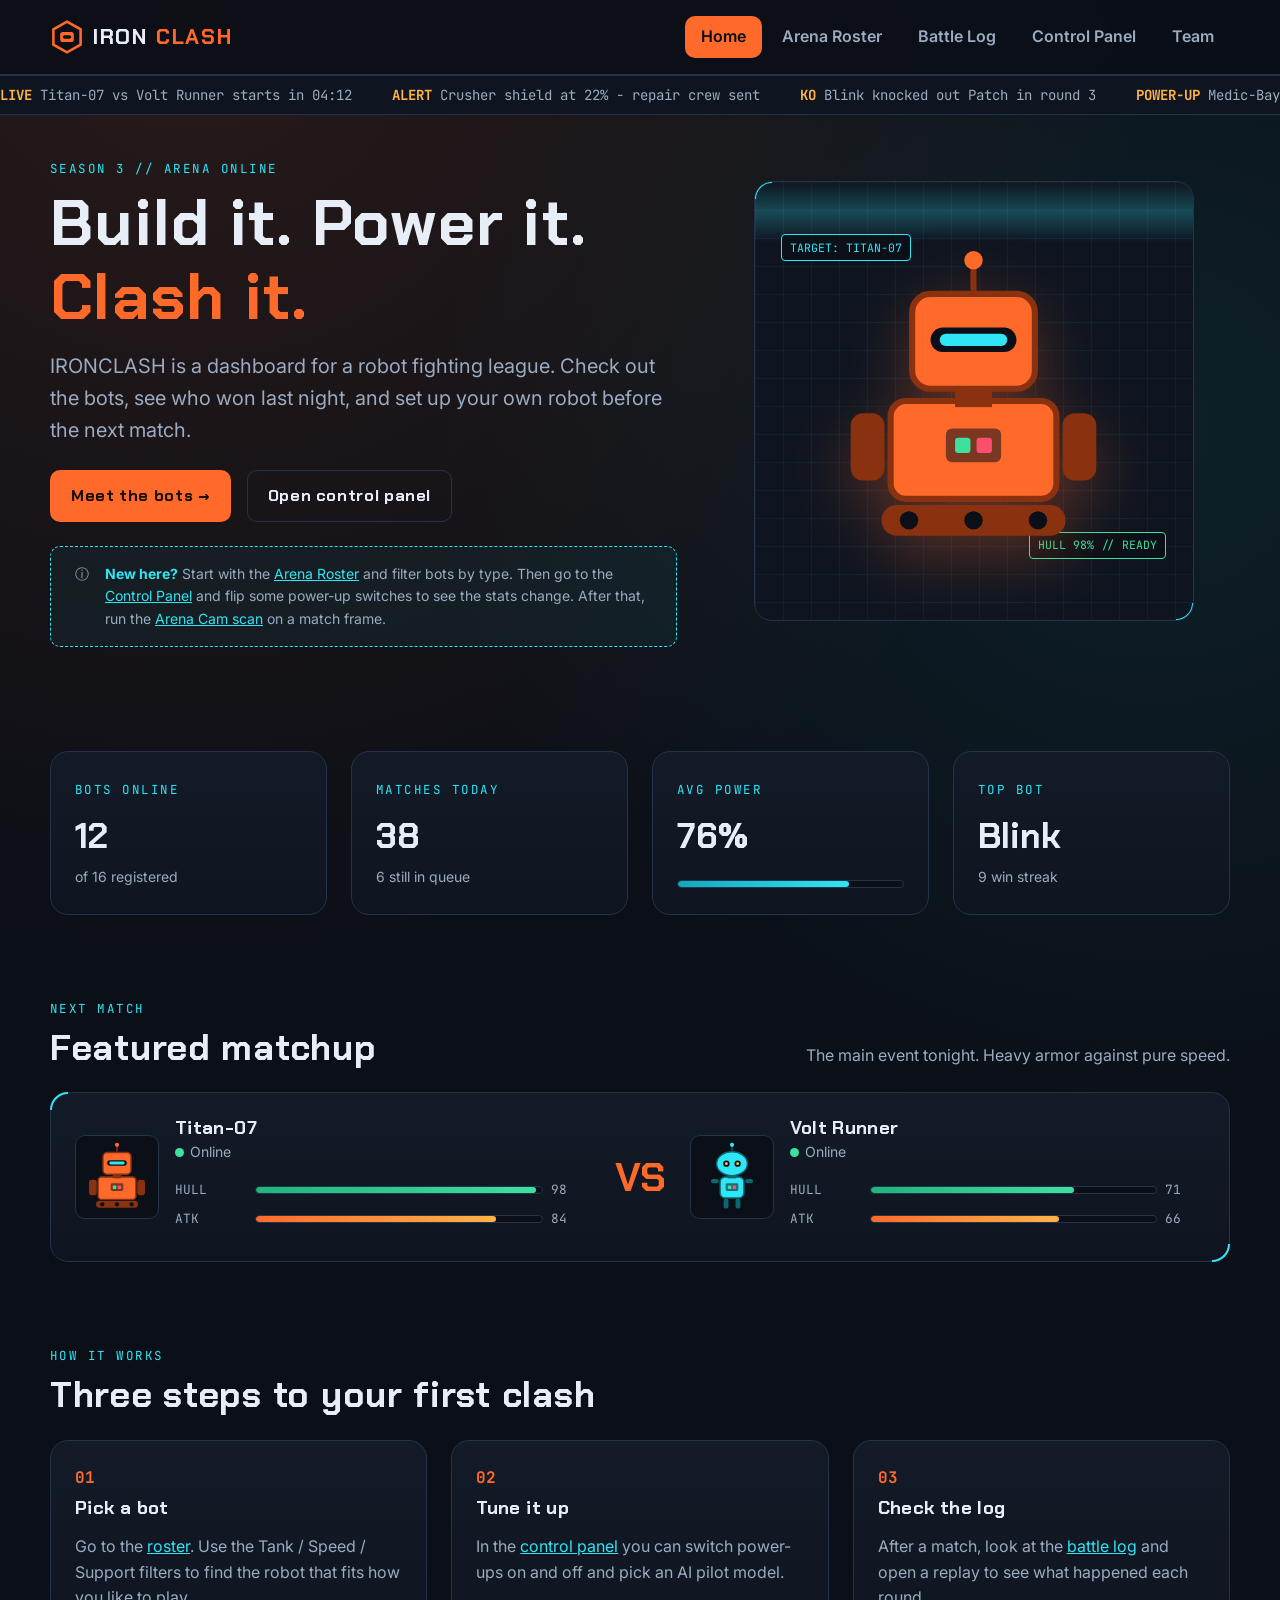
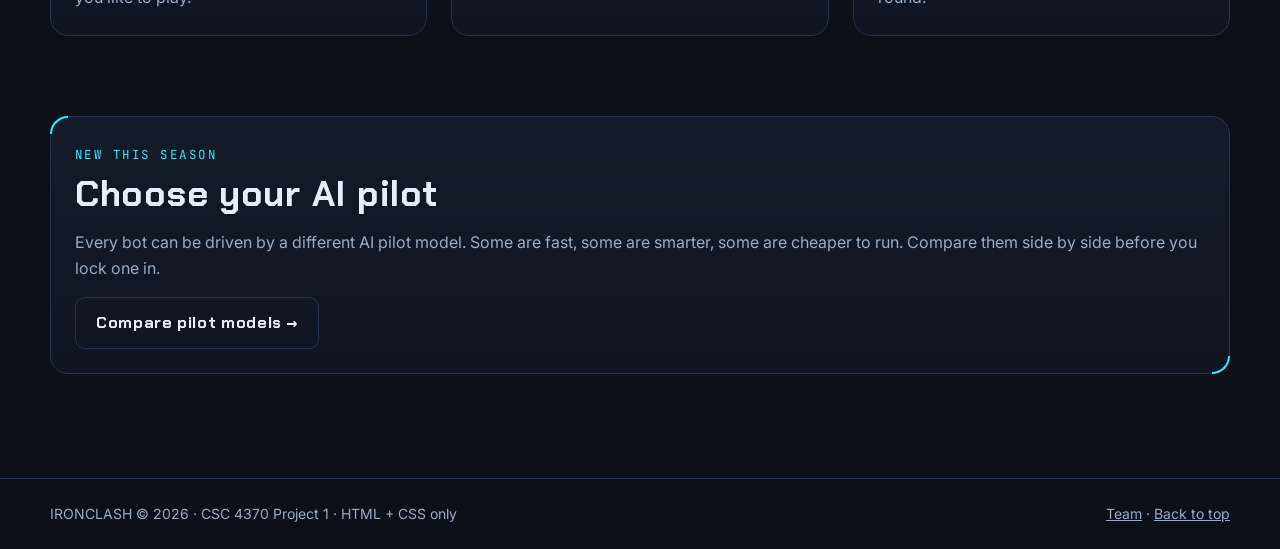
==== commit df59b02c: "added arena cam computer vision overlay to the battle log (bonus feature)" ====
--- a/index.html
+++ b/index.html
@@ -63,7 +63,7 @@
         </div>
         <div class="hint">
           <span aria-hidden="true">&#9432;</span>
-          <p><strong>New here?</strong> Start with the <a href="roster.html">Arena Roster</a> and filter bots by type. Then go to the <a href="control-panel.html">Control Panel</a> and flip some power-up switches to see the stats change.</p>
+          <p><strong>New here?</strong> Start with the <a href="roster.html">Arena Roster</a> and filter bots by type. Then go to the <a href="control-panel.html">Control Panel</a> and flip some power-up switches to see the stats change. After that, run the <a href="battle-log.html#arena-cam">Arena Cam scan</a> on a match frame.</p>
         </div>
       </div>
 
--- a/css/style.css
+++ b/css/style.css
@@ -145,6 +145,11 @@
   gap: var(--space-4);
 }
 
+/* lets grid columns shrink so wide tables scroll instead of stretching the page */
+.grid > * {
+  min-width: 0;
+}
+
 /* mobile first: everything stacks, columns get added in media queries */
 .grid-2,
 .grid-3,
@@ -978,7 +983,7 @@
   margin-top: var(--space-3);
 }
 
-.round h4 {
+.round h3 {
   font-size: var(--fs-sm);
   color: var(--cyan);
   font-family: var(--font-mono);
@@ -1085,26 +1090,30 @@
 
 #pu-overdrive:checked ~ .toggle-list label[for="pu-overdrive"],
 #pu-shield:checked ~ .toggle-list label[for="pu-shield"],
-#pu-repair:checked ~ .toggle-list label[for="pu-repair"] {
+#pu-repair:checked ~ .toggle-list label[for="pu-repair"],
+#pu-target:checked ~ .toggle-list label[for="pu-target"] {
   border-color: var(--accent);
   background: rgba(255, 106, 43, 0.08);
 }
 
 #pu-overdrive:checked ~ .toggle-list label[for="pu-overdrive"] .switch,
 #pu-shield:checked ~ .toggle-list label[for="pu-shield"] .switch,
-#pu-repair:checked ~ .toggle-list label[for="pu-repair"] .switch {
+#pu-repair:checked ~ .toggle-list label[for="pu-repair"] .switch,
+#pu-target:checked ~ .toggle-list label[for="pu-target"] .switch {
   background: var(--accent);
 }
 
 #pu-overdrive:checked ~ .toggle-list label[for="pu-overdrive"] .switch::after,
 #pu-shield:checked ~ .toggle-list label[for="pu-shield"] .switch::after,
-#pu-repair:checked ~ .toggle-list label[for="pu-repair"] .switch::after {
+#pu-repair:checked ~ .toggle-list label[for="pu-repair"] .switch::after,
+#pu-target:checked ~ .toggle-list label[for="pu-target"] .switch::after {
   transform: translateX(24px);
 }
 
 #pu-overdrive:focus-visible ~ .toggle-list label[for="pu-overdrive"],
 #pu-shield:focus-visible ~ .toggle-list label[for="pu-shield"],
-#pu-repair:focus-visible ~ .toggle-list label[for="pu-repair"] {
+#pu-repair:focus-visible ~ .toggle-list label[for="pu-repair"],
+#pu-target:focus-visible ~ .toggle-list label[for="pu-target"] {
   outline: 3px solid var(--yellow);
   outline-offset: 3px;
 }
@@ -1133,20 +1142,22 @@
 
 #pu-overdrive:checked ~ .readout .alert-overdrive,
 #pu-shield:checked ~ .readout .alert-shield,
-#pu-repair:checked ~ .readout .alert-repair {
+#pu-repair:checked ~ .readout .alert-repair,
+#pu-target:checked ~ .readout .alert-target {
   display: inline-flex;
 }
 
 #pu-overdrive:checked ~ .readout .idle,
 #pu-shield:checked ~ .readout .idle,
-#pu-repair:checked ~ .readout .idle {
+#pu-repair:checked ~ .readout .idle,
+#pu-target:checked ~ .readout .idle {
   display: none;
 }
 
-#pu-overdrive:checked ~ .readout .bar-energy .fill { width: 100%; }
-#pu-overdrive:checked ~ .readout .bar-heat .fill { width: 92%; animation: heat 0.6s ease-in-out infinite alternate; }
-#pu-shield:checked ~ .readout .bar-shield .fill { width: 100%; }
-#pu-repair:checked ~ .readout .bar-hull .fill { width: 96%; }
+/* overdrive makes the heat bar flicker */
+#pu-overdrive:checked ~ .readout .bar-heat .fill {
+  animation: heat 0.6s ease-in-out infinite alternate;
+}
 
 .radar {
   position: relative;
@@ -1182,7 +1193,425 @@
 .radar .b1 { top: 30%; left: 62%; }
 .radar .b2 { top: 66%; left: 28%; animation-delay: 0.6s; }
 
-/* ---------- 11. bonus: ai pilot model comparison (flip cards) ---------- */
+/* dashboard state - every control below just changes these variables */
+.hud {
+  --bot-name: "Titan-07";
+  --arena-name: "Standard";
+  /* power-up flags: 0 = off, 1 = on */
+  --od: 0;
+  --sb: 0;
+  --rd: 0;
+  --tl: 0;
+  --lava: 0;
+  counter-reset: armed;
+}
+
+/* each bot radio swaps in that bot's numbers (same stats as the roster page) */
+.hud:has(#bot-titan:checked) { --hull: 98; --atk: 84; --spd: 35; --shld: 60; --bot-name: "Titan-07"; }
+.hud:has(#bot-volt:checked) { --hull: 71; --atk: 66; --spd: 95; --shld: 30; --bot-name: "Volt Runner"; }
+.hud:has(#bot-medic:checked) { --hull: 80; --atk: 40; --spd: 62; --shld: 45; --bot-name: "Medic-Bay"; }
+.hud:has(#bot-crusher:checked) { --hull: 22; --atk: 97; --spd: 28; --shld: 10; --bot-name: "Crusher"; }
+.hud:has(#bot-blink:checked) { --hull: 64; --atk: 78; --spd: 99; --shld: 25; --bot-name: "Blink"; }
+.hud:has(#bot-patch:checked) { --hull: 12; --atk: 52; --spd: 70; --shld: 20; --bot-name: "Patch"; }
+
+/* each switch turns its flag on */
+.hud:has(#pu-overdrive:checked) { --od: 1; }
+.hud:has(#pu-shield:checked) { --sb: 1; }
+.hud:has(#pu-repair:checked) { --rd: 1; }
+.hud:has(#pu-target:checked) { --tl: 1; }
+
+/* fieldsets used as plain wrappers (min-width stops them overflowing on phones) */
+.cp-fieldset {
+  border: 0;
+  margin: 0;
+  padding: 0;
+  min-width: 0;
+}
+
+#launch-panel,
+#ai-pilot {
+  scroll-margin-top: 6rem;
+}
+
+/* step 01: picker cards - the radio is hidden inside each label */
+.bot-picker {
+  display: grid;
+  grid-template-columns: repeat(2, 1fr);
+  gap: var(--space-3);
+}
+
+.pick {
+  position: relative;
+  display: flex;
+  flex-direction: column;
+  align-items: center;
+  gap: var(--space-2);
+  padding: var(--space-3);
+  border: 1px solid var(--line);
+  border-radius: var(--radius);
+  background: var(--bg-2);
+  text-align: center;
+  cursor: pointer;
+  transition: border-color var(--speed), background var(--speed), transform var(--speed);
+}
+
+.pick:hover {
+  border-color: var(--cyan);
+  transform: translateY(-2px);
+}
+
+.pick img {
+  width: 72px;
+  height: 72px;
+}
+
+.pick strong {
+  font-family: var(--font-head);
+}
+
+.pick small {
+  display: block;
+  color: var(--muted);
+  font-size: var(--fs-sm);
+}
+
+/* :has() lets the label react to the radio inside it */
+.pick:has(input:checked) {
+  border-color: var(--accent);
+  background: color-mix(in srgb, var(--accent) 12%, var(--bg-2));
+  box-shadow: 0 0 0 1px var(--accent);
+}
+
+/* tick in the corner so the choice isn't shown by color alone */
+.pick:has(input:checked)::after {
+  content: "\2713";
+  position: absolute;
+  top: 4px;
+  right: 10px;
+  font-weight: 700;
+  color: var(--accent);
+}
+
+.pick:has(input:focus-visible) {
+  outline: 3px solid var(--yellow);
+  outline-offset: 3px;
+}
+
+/* arena options are rows instead of tiles */
+.pick-list {
+  display: grid;
+  gap: var(--space-3);
+}
+
+.pick-row {
+  flex-direction: row;
+  text-align: left;
+}
+
+.pick-icon {
+  flex-shrink: 0;
+  width: 2rem;
+  font-size: 1.4rem;
+  text-align: center;
+  color: var(--accent);
+}
+
+/* live preview - reuses .hero-visual from the home page */
+[data-bot] {
+  display: none;
+}
+
+.hud:has(#bot-titan:checked) [data-bot="titan"],
+.hud:has(#bot-volt:checked) [data-bot="volt"],
+.hud:has(#bot-medic:checked) [data-bot="medic"],
+.hud:has(#bot-crusher:checked) [data-bot="crusher"],
+.hud:has(#bot-blink:checked) [data-bot="blink"],
+.hud:has(#bot-patch:checked) [data-bot="patch"] {
+  display: block;
+}
+
+.scope .hud-tag {
+  text-transform: uppercase;
+}
+
+/* the target tag prints the bot name straight from the variable */
+.scope .t1::after {
+  content: var(--bot-name);
+}
+
+.hud-tag.t3 {
+  bottom: 14%;
+  left: 6%;
+  color: var(--red);
+  border-color: var(--red);
+  opacity: 0;
+  transition: opacity var(--speed);
+}
+
+.scope img {
+  transition: filter 0.4s ease;
+}
+
+.preview-info {
+  margin-top: var(--space-3);
+}
+
+.preview-info h3 {
+  margin-bottom: var(--space-1);
+}
+
+/* shield bubble around the bot */
+.shield-bubble {
+  position: absolute;
+  inset: 12%;
+  border-radius: 50%;
+  border: 2px solid var(--cyan);
+  background: radial-gradient(circle, transparent 55%, rgba(46, 230, 246, 0.2));
+  opacity: 0;
+  transform: scale(0.8);
+  transition: opacity 0.4s ease, transform 0.4s ease;
+  pointer-events: none;
+}
+
+/* targeting reticle with crosshair lines */
+.reticle {
+  position: absolute;
+  inset: 24%;
+  border: 2px dashed var(--red);
+  border-radius: 50%;
+  opacity: 0;
+  pointer-events: none;
+}
+
+.reticle::before,
+.reticle::after {
+  content: "";
+  position: absolute;
+  background: var(--red);
+}
+
+.reticle::before {
+  left: calc(50% - 1px);
+  top: -12%;
+  bottom: -12%;
+  width: 2px;
+}
+
+.reticle::after {
+  top: calc(50% - 1px);
+  left: -12%;
+  right: -12%;
+  height: 2px;
+}
+
+/* what each power-up does to the preview */
+.hud:has(#pu-overdrive:checked) .scope img {
+  filter: drop-shadow(0 0 22px var(--accent)) saturate(1.4);
+}
+
+.hud:has(#pu-shield:checked) .shield-bubble {
+  opacity: 1;
+  transform: scale(1);
+  animation: shield-hum 2s ease-in-out infinite;
+}
+
+.hud:has(#pu-target:checked) .reticle {
+  animation: lock-on 0.5s ease-out both;
+}
+
+.hud:has(#pu-target:checked) .t3 {
+  opacity: 1;
+}
+
+/* step 02 readout: bar = bot's base stat + power-up bonus, kept between 0 and 100 */
+.readout .stat {
+  --now: min(100, max(0, var(--base) + var(--bonus)));
+  counter-reset: stat var(--now);
+}
+
+.readout .fill {
+  width: calc(var(--now) * 1%);
+}
+
+/* counter-reset stored the number, content prints it */
+.readout .num::after {
+  content: counter(stat);
+  color: var(--text);
+}
+
+/* how much each power-up adds or takes away (the flags are 0 or 1) */
+.bar-hull { --base: var(--hull); --bonus: calc(var(--rd) * 40); }
+.bar-shield { --base: var(--shld); --bonus: calc(var(--sb) * 55); }
+.bar-atk { --base: var(--atk); --bonus: calc(var(--od) * 15 + var(--tl) * 8); }
+.bar-spd { --base: var(--spd); --bonus: calc(var(--od) * 12); }
+.bar-energy { --base: 80; --bonus: calc(var(--od) * -30 + var(--sb) * -15 + var(--rd) * -15); }
+.bar-heat { --base: 15; --bonus: calc(var(--od) * 60 + var(--lava) * 15); }
+
+/* rows flash when a power-up kicks in */
+.hud:has(#pu-overdrive:checked) :is(.bar-atk, .bar-spd, .bar-heat, .bar-energy),
+.hud:has(#pu-shield:checked) .bar-shield,
+.hud:has(#pu-repair:checked) .bar-hull,
+.hud:has(#pu-target:checked) .bar-atk {
+  animation: power-flash 0.8s ease;
+}
+
+/* alerts that depend on more than one control */
+.hud:has(#bot-crusher:checked, #bot-patch:checked) .alert-hull {
+  display: inline-flex;
+}
+
+.hud:has(#pu-repair:checked) .alert-hull {
+  display: none;
+}
+
+/* two :has() in a row = AND. overdrive plus shield or repair drains the battery */
+.hud:has(#pu-overdrive:checked):has(#pu-shield:checked, #pu-repair:checked) .alert-drain {
+  display: inline-flex;
+}
+
+.hud:has(#arena-lava:checked) .alert-lava,
+.hud:has(#arena-night:checked) .alert-night {
+  display: inline-flex;
+}
+
+/* step 03: arena mode re-themes everything inside .hud by overriding the color variables */
+.hud:has(#arena-lava:checked) {
+  --lava: 1;
+  --arena-name: "Lava Floor";
+  --accent: #ff3b1f;
+  --accent-2: #ffd23f;
+  --panel: #2a1510;
+  --bg-2: #1a0c08;
+  --line: #5a2a1c;
+}
+
+.hud:has(#arena-night:checked) {
+  --arena-name: "Night Ops";
+  --accent: #a48bff;
+  --accent-2: #d7ccff;
+  --cyan: #3ee0a0;
+  --panel: #0c1222;
+  --bg-2: #070a12;
+  --line: #2a3158;
+}
+
+.hud:has(#arena-lava:checked) .scope {
+  box-shadow: inset 0 -80px 60px -30px rgba(255, 59, 31, 0.5);
+}
+
+.hud:has(#arena-night:checked) .scope {
+  box-shadow: inset 0 0 90px 30px rgba(0, 0, 0, 0.75);
+}
+
+/* step 04: loadout summary */
+.launch-body {
+  display: flex;
+  flex-wrap: wrap;
+  align-items: center;
+  gap: var(--space-4);
+  margin-bottom: var(--space-4);
+}
+
+.loadout {
+  flex: 1 1 220px;
+  margin: 0;
+}
+
+.loadout div {
+  display: flex;
+  justify-content: space-between;
+  gap: var(--space-3);
+  padding-block: var(--space-2);
+  border-bottom: 1px dashed var(--line);
+}
+
+.loadout dt {
+  font-family: var(--font-mono);
+  font-size: var(--fs-sm);
+  text-transform: uppercase;
+  letter-spacing: 0.1em;
+  color: var(--muted);
+}
+
+.loadout dd {
+  margin: 0;
+  font-family: var(--font-head);
+  font-weight: 700;
+}
+
+.launch-body .radar {
+  flex: 0 0 160px;
+  margin: 0 auto;
+}
+
+/* text pulled out of the variables */
+.say-bot::after { content: var(--bot-name); }
+.say-arena::after { content: var(--arena-name); }
+
+/* css counters can count: every checked power-up adds 1 */
+.pu-input:checked {
+  counter-increment: armed;
+}
+
+.say-armed::after {
+  content: counter(armed) " / 4";
+}
+
+/* launch overlay - same :target trick as the battle log replays */
+.launch-box {
+  text-align: center;
+}
+
+/* close link gets its own row here so the float doesn't push the centered text */
+.launch-box .overlay-close {
+  float: none;
+  display: block;
+  width: fit-content;
+  margin-left: auto;
+}
+
+.countdown {
+  display: grid;
+  place-items: center;
+  height: 8rem;
+  margin-block: var(--space-3);
+  font-family: var(--font-head);
+  font-size: clamp(4rem, 3rem + 5vw, 6.5rem);
+  font-weight: 700;
+  text-transform: uppercase;
+  color: var(--accent);
+}
+
+/* all four sit in the same grid cell, stacked on top of each other */
+.countdown span {
+  grid-area: 1 / 1;
+  opacity: 0;
+}
+
+/* animation only gets added while the overlay is open, so it restarts every launch */
+.overlay:target .countdown span {
+  animation: count-step 1s ease-out var(--delay, 0s) both;
+}
+
+.overlay:target .countdown .go {
+  color: var(--green);
+  animation-name: count-go;
+}
+
+/* fuse bar fills up during the 3 second countdown */
+.fuse {
+  margin-bottom: var(--space-4);
+}
+
+.fuse .fill {
+  animation: none;
+}
+
+.overlay:target .fuse .fill {
+  animation: bar-grow 3s linear both;
+}
+
+/* ---------- 11. control panel: ai pilot loadout cards (flip cards) ---------- */
 .model-grid {
   display: grid;
   gap: var(--space-4);
@@ -1268,6 +1697,40 @@
   font-family: var(--font-mono);
   font-size: 0.75rem;
   color: var(--cyan);
+}
+
+/* equip button on the back - radio hidden inside the label again */
+.pilot-pick {
+  position: relative;
+  justify-content: center;
+}
+
+.pilot-pick:has(input:checked) {
+  background: var(--green);
+  border-color: var(--green);
+  color: #06140e;
+}
+
+.pilot-pick:has(input:checked)::before {
+  content: "\2713";
+}
+
+.pilot-pick:has(input:focus-visible) {
+  outline: 3px solid var(--yellow);
+  outline-offset: 3px;
+}
+
+/* "equipped" chip on the front only shows for the chosen pilot */
+.model-card .equipped {
+  display: none;
+}
+
+.model-card:has(input:checked) .equipped {
+  display: inline-flex;
+}
+
+.model-card:has(input:checked) .model-front {
+  border-color: var(--green);
 }
 
 /* ---------- 12. page: team ---------- */
@@ -1312,6 +1775,43 @@
   border-top: 2px solid var(--accent);
 }
 
+/* row headers in the time table read like normal cells, just bold */
+.time-table tbody th {
+  font-family: var(--font-body);
+  font-size: var(--fs-sm);
+  color: var(--text);
+  text-transform: none;
+  letter-spacing: 0;
+}
+
+.project-pitch {
+  font-size: var(--fs-lg);
+  font-style: italic;
+  color: var(--text);
+}
+
+.project-facts {
+  list-style: none;
+  margin: var(--space-4) 0 0;
+  padding: 0;
+  display: flex;
+  flex-wrap: wrap;
+  gap: var(--space-2) var(--space-4);
+  color: var(--muted);
+  font-size: var(--fs-sm);
+}
+
+.project-facts li {
+  display: flex;
+  align-items: center;
+  gap: var(--space-2);
+}
+
+/* role cards - the chip sits above the title like a badge */
+.role-card .chip {
+  margin-bottom: var(--space-2);
+}
+
 /* ---------- 13. utilities ---------- */
 .sr-only {
   position: absolute;
@@ -1360,6 +1860,7 @@
   .grid-3 { grid-template-columns: repeat(2, 1fr); }
   .grid-4 { grid-template-columns: repeat(2, 1fr); }
   .model-grid { grid-template-columns: repeat(2, 1fr); }
+  .bot-picker { grid-template-columns: repeat(3, 1fr); }
 
   .leader {
     grid-template-columns: auto 1fr;
@@ -1386,6 +1887,7 @@
   .grid-3 { grid-template-columns: repeat(3, 1fr); }
   .grid-4 { grid-template-columns: repeat(4, 1fr); }
   .model-grid { grid-template-columns: repeat(3, 1fr); }
+  .bot-picker { grid-template-columns: repeat(6, 1fr); }
 
   .hero {
     grid-template-columns: 1.1fr 0.9fr;
@@ -1414,4 +1916,9 @@
     transition-duration: 0.01ms !important;
     scroll-behavior: auto !important;
   }
-}
+
+  /* launch countdown skips straight to "fight!" instead of waiting */
+  .countdown span {
+    animation-delay: 0s !important;
+  }
+}
--- a/css/animations.css
+++ b/css/animations.css
@@ -78,9 +78,67 @@
   to { transform: rotate(360deg); }
 }
 
+/* control panel: stat row lights up when a power-up turns on */
+@keyframes power-flash {
+  from { color: var(--yellow); text-shadow: 0 0 10px var(--yellow); }
+}
+
+/* control panel: reticle snaps onto the bot */
+@keyframes lock-on {
+  from { opacity: 0; transform: scale(1.6) rotate(45deg); }
+  to { opacity: 1; transform: scale(1) rotate(0deg); }
+}
+
+/* control panel: shield bubble humming */
+@keyframes shield-hum {
+  0%, 100% { box-shadow: 0 0 0 0 rgba(46, 230, 246, 0.35); }
+  50% { box-shadow: 0 0 26px 4px rgba(46, 230, 246, 0.35); }
+}
+
+/* launch countdown: each number zooms in, holds, then fades */
+@keyframes count-step {
+  0% { opacity: 0; transform: scale(1.8); }
+  25%, 75% { opacity: 1; transform: scale(1); }
+  100% { opacity: 0; transform: scale(0.7); }
+}
+
+/* "fight!" zooms in and stays */
+@keyframes count-go {
+  0% { opacity: 0; transform: scale(2.2); }
+  60% { opacity: 1; transform: scale(0.95); }
+  100% { opacity: 1; transform: scale(1); }
+}
+
 /* stagger the roster cards a bit */
 .roster-grid .bot:nth-child(2) { animation-delay: 0.08s; }
 .roster-grid .bot:nth-child(3) { animation-delay: 0.16s; }
 .roster-grid .bot:nth-child(4) { animation-delay: 0.24s; }
 .roster-grid .bot:nth-child(5) { animation-delay: 0.32s; }
 .roster-grid .bot:nth-child(6) { animation-delay: 0.4s; }
+
+/* =========================================
+   bonus: arena cam (battle log page)
+   it also reuses blink, bar-grow, fade-up, pop-in and pulse from above
+   ========================================= */
+
+/* arena cam: beam slides down the frame (in % so it fits any frame size) */
+@keyframes cam-sweep {
+  from { transform: translateY(-100%); }
+  to { transform: translateY(5%); }
+}
+
+/* arena cam: grid lines flicker while the frame is being "analyzed" */
+@keyframes cam-flicker {
+  0%, 100% { opacity: 0.5; }
+  20% { opacity: 1; }
+  40% { opacity: 0.25; }
+  60% { opacity: 0.9; }
+  80% { opacity: 0.4; }
+}
+
+/* arena cam: a bounding box snaps down onto a detected bot */
+@keyframes box-lock {
+  0% { opacity: 0; transform: scale(1.35); }
+  60% { opacity: 1; }
+  100% { opacity: 1; transform: scale(1); }
+}
